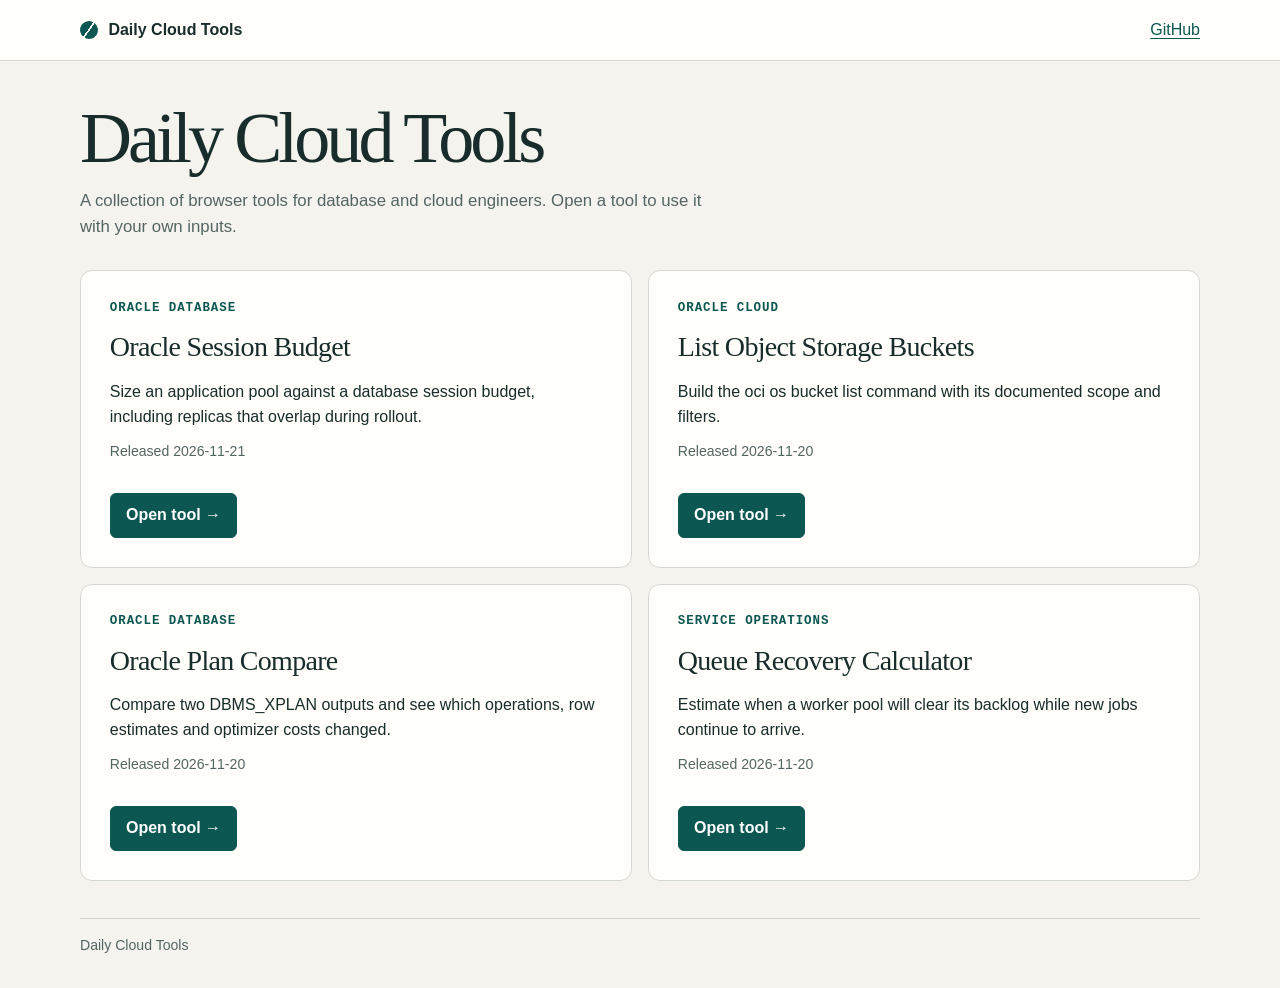
==== site/index.html @ cf32a712 "Publish oracle-session-budget" ====
<!doctype html>
<html lang="en"><head><meta charset="utf-8"><meta http-equiv="Content-Security-Policy" content="default-src 'none'; script-src 'self'; style-src 'self'; img-src 'self'; connect-src 'none'; form-action 'none'; base-uri 'none'; object-src 'none'"><meta name="viewport" content="width=device-width,initial-scale=1"><title>Daily Cloud Tools</title><meta name="description" content="Small browser tools for Oracle, cloud operations and software engineering."><link rel="stylesheet" href="style.css"></head>
<body><header><nav class="nav"><a class="brand" href="./">Daily Cloud Tools</a><a href="https://github.com/lavkeshhhh/daily-cloud-tools">GitHub</a></nav></header><main><h1>Daily Cloud Tools</h1><p class="intro">A collection of browser tools for database and cloud engineers. Open a tool to use it with your own inputs.</p><div class="grid"><article class="panel card"><p class="category">Oracle Database</p><h2>Oracle Session Budget</h2><p>Size an application pool against a database session budget, including replicas that overlap during rollout.</p><p class="hint date">Released <time datetime="2026-11-21">2026-11-21</time></p><a class="button primary" href="apps/oracle-session-budget/" aria-label="Open Oracle Session Budget">Open tool →</a></article>
<article class="panel card"><p class="category">Oracle Cloud</p><h2>List Object Storage Buckets</h2><p>Build the oci os bucket list command with its documented scope and filters.</p><p class="hint date">Released <time datetime="2026-11-20">2026-11-20</time></p><a class="button primary" href="apps/oci-os-bucket-list/" aria-label="Open List Object Storage Buckets">Open tool →</a></article>
<article class="panel card"><p class="category">Oracle Database</p><h2>Oracle Plan Compare</h2><p>Compare two DBMS_XPLAN outputs and see which operations, row estimates and optimizer costs changed.</p><p class="hint date">Released <time datetime="2026-11-20">2026-11-20</time></p><a class="button primary" href="apps/oracle-plan-compare/" aria-label="Open Oracle Plan Compare">Open tool →</a></article>
<article class="panel card"><p class="category">Service operations</p><h2>Queue Recovery Calculator</h2><p>Estimate when a worker pool will clear its backlog while new jobs continue to arrive.</p><p class="hint date">Released <time datetime="2026-11-20">2026-11-20</time></p><a class="button primary" href="apps/queue-recovery/" aria-label="Open Queue Recovery Calculator">Open tool →</a></article></div></main><footer>Daily Cloud Tools</footer></body></html>
---- site/style.css ----
:root{color-scheme:light;--paper:#f5f3ed;--card:#fffefa;--ink:#172c2b;--muted:#536563;--line:#d4d9d0;--teal:#0c5751;--mint:#daf1df;--rust:#9c402a;--sand:#f6e6cc;font:16px/1.55 "Inter",-apple-system,BlinkMacSystemFont,"Segoe UI",sans-serif}*{box-sizing:border-box}body{margin:0;background:var(--paper);color:var(--ink)}a{color:var(--teal);text-underline-offset:3px}button,input,textarea,select{font:inherit}button,a.button{cursor:pointer;border:1px solid #8c9c94;border-radius:6px;background:var(--card);color:var(--ink);padding:.56rem .95rem;text-decoration:none;font-weight:650}button:hover,a.button:hover{border-color:var(--teal);background:#e8efe7}button.primary,a.primary{background:var(--teal);color:#fff;border-color:var(--teal)}button:disabled{opacity:.55;cursor:default}button:focus-visible,a:focus-visible,input:focus-visible,textarea:focus-visible,select:focus-visible{outline:3px solid #df8d32;outline-offset:3px}header{border-bottom:1px solid var(--line);background:var(--card)}.nav,main,footer{width:min(1120px,calc(100% - 2.5rem));margin:auto}.nav{display:flex;align-items:center;justify-content:space-between;min-height:60px}.brand{display:inline-flex;align-items:center;gap:.65rem;color:var(--ink);text-decoration:none;font-weight:760}.brand:before{content:"";width:18px;height:18px;background:linear-gradient(90deg,var(--teal) 45%,transparent 45%,transparent 54%,var(--teal) 54%);border-radius:50%;transform:rotate(35deg)}main{padding:2.5rem 0 3.5rem}.category{font:650 .78rem/1.4 "IBM Plex Mono",ui-monospace,monospace;letter-spacing:.075em;text-transform:uppercase;color:var(--teal);margin:0 0 .5rem}h1,h2,h3,p{margin:0 0 .7rem}h1{font-family:"Baskervville",Georgia,serif;font-size:clamp(2.4rem,6vw,4.5rem);font-weight:500;letter-spacing:-.055em;line-height:1.05}h2{font-size:1.28rem;letter-spacing:-.025em}h3{font-size:1.05rem}.intro{max-width:70ch;color:var(--muted);font-size:1.05rem}.panel{background:var(--card);border:1px solid var(--line);border-radius:12px;padding:clamp(1rem,2.6vw,1.8rem);margin-top:1.2rem}.pair,.grid{display:grid;grid-template-columns:repeat(2,minmax(0,1fr));gap:1rem}.controls{display:flex;align-items:center;gap:.7rem;flex-wrap:wrap;margin-top:.85rem}.controls.end{justify-content:space-between}.hint,small,footer{color:var(--muted);font-size:.88rem}.field>span,.field>label,label.field>span{display:block;font-weight:650;margin-bottom:.3rem}textarea,input[type=text],input[type=number],select{width:100%;border:1px solid #acb9b0;border-radius:6px;color:var(--ink);background:#fff;padding:.6rem .7rem}textarea,pre,code{font-family:"IBM Plex Mono",ui-monospace,SFMono-Regular,Menlo,monospace}textarea{min-height:170px;resize:vertical;font-size:.8rem;line-height:1.55;white-space:pre;overflow:auto}pre{color:#e1f6eb;background:#173b38;border-radius:8px;padding:1rem;overflow:auto;white-space:pre-wrap;overflow-wrap:anywhere}.error{color:#a63621;font-weight:650}.counts{display:flex;flex-wrap:wrap;gap:.55rem;margin:.65rem 0}.tag{display:inline-block;padding:.2rem .55rem;border-radius:5px;font:650 .8rem/1.5 ui-monospace,monospace;background:#e8ebe4}.added{background:#daeddc;color:#19532f}.removed{background:#f7e3d9;color:#843a25}.changed{background:var(--sand);color:#694019}.tablewrap{overflow:auto}table{border-collapse:collapse;width:100%;font-size:.9rem}th,td{text-align:left;vertical-align:top;padding:.65rem .5rem;border-bottom:1px solid var(--line)}th{font-size:.78rem;color:var(--muted)}td code{font-size:.8rem}details{margin-top:1rem}summary{cursor:pointer;color:var(--teal);font-weight:650}details p{margin-top:.6rem}footer{border-top:1px solid var(--line);padding:1rem 0 2rem}.card{display:flex;flex-direction:column;align-items:flex-start;height:100%}.card h2{font-family:Georgia,serif;font-size:1.75rem;font-weight:500}.card .button{margin-top:auto}.date{font-variant-numeric:tabular-nums}.stat{padding:1rem;border-radius:8px;background:#e8f0e7}.stat strong{display:block;font-family:Georgia,serif;font-size:clamp(1.35rem,4vw,2.2rem);font-weight:500}.metrics{display:grid;grid-template-columns:repeat(auto-fit,minmax(155px,1fr));gap:.7rem}fieldset{border:0;padding:0;margin:0}.field small{display:block;margin:.25rem 0 .5rem}.specs{display:grid;gap:.8rem;grid-template-columns:repeat(auto-fit,minmax(min(220px,100%),1fr))}.spacer{margin-top:1.2rem}[hidden]{display:none!important}@media(max-width:690px){.pair,.grid{grid-template-columns:1fr}main{padding-top:1.7rem}.nav,main,footer{width:calc(100% - 1.5rem)}.nav{min-height:52px}textarea{min-height:130px}th,td{padding:.45rem .35rem}}
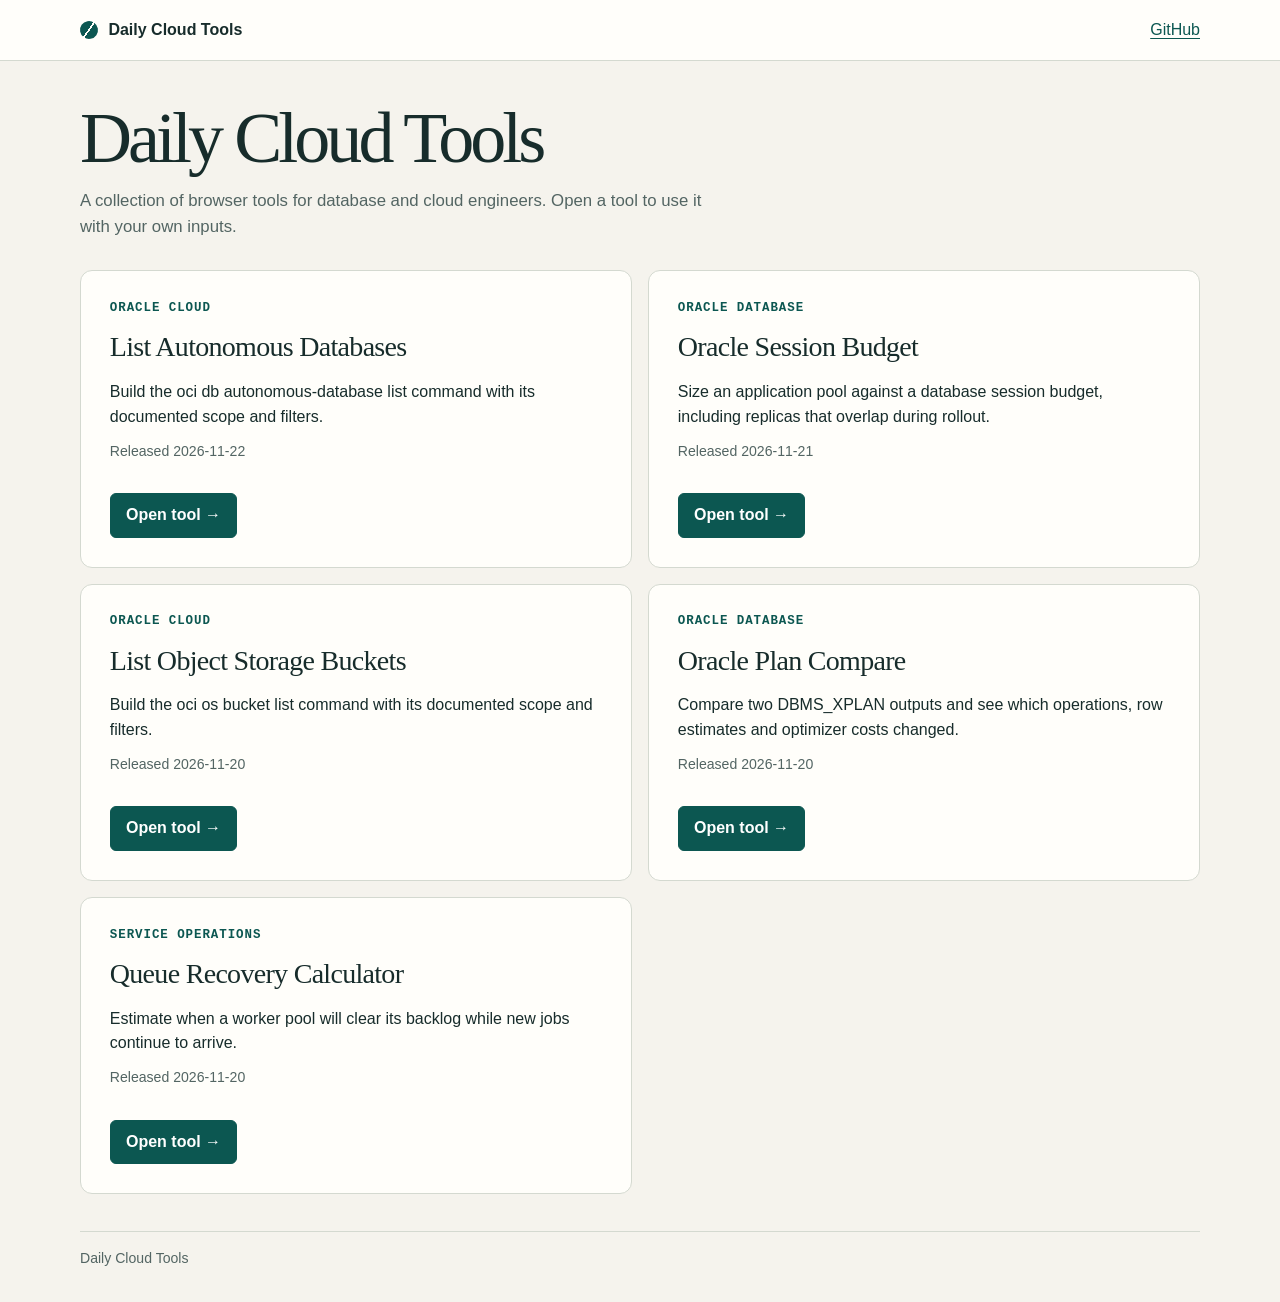
==== commit cbeca7db: "Publish oci-db-autonomous-database-list" ====
--- a/site/index.html
+++ b/site/index.html
@@ -1,6 +1,7 @@
 <!doctype html>
 <html lang="en"><head><meta charset="utf-8"><meta http-equiv="Content-Security-Policy" content="default-src 'none'; script-src 'self'; style-src 'self'; img-src 'self'; connect-src 'none'; form-action 'none'; base-uri 'none'; object-src 'none'"><meta name="viewport" content="width=device-width,initial-scale=1"><title>Daily Cloud Tools</title><meta name="description" content="Small browser tools for Oracle, cloud operations and software engineering."><link rel="stylesheet" href="style.css"></head>
-<body><header><nav class="nav"><a class="brand" href="./">Daily Cloud Tools</a><a href="https://github.com/lavkeshhhh/daily-cloud-tools">GitHub</a></nav></header><main><h1>Daily Cloud Tools</h1><p class="intro">A collection of browser tools for database and cloud engineers. Open a tool to use it with your own inputs.</p><div class="grid"><article class="panel card"><p class="category">Oracle Database</p><h2>Oracle Session Budget</h2><p>Size an application pool against a database session budget, including replicas that overlap during rollout.</p><p class="hint date">Released <time datetime="2026-11-21">2026-11-21</time></p><a class="button primary" href="apps/oracle-session-budget/" aria-label="Open Oracle Session Budget">Open tool →</a></article>
+<body><header><nav class="nav"><a class="brand" href="./">Daily Cloud Tools</a><a href="https://github.com/lavkeshhhh/daily-cloud-tools">GitHub</a></nav></header><main><h1>Daily Cloud Tools</h1><p class="intro">A collection of browser tools for database and cloud engineers. Open a tool to use it with your own inputs.</p><div class="grid"><article class="panel card"><p class="category">Oracle Cloud</p><h2>List Autonomous Databases</h2><p>Build the oci db autonomous-database list command with its documented scope and filters.</p><p class="hint date">Released <time datetime="2026-11-22">2026-11-22</time></p><a class="button primary" href="apps/oci-db-autonomous-database-list/" aria-label="Open List Autonomous Databases">Open tool →</a></article>
+<article class="panel card"><p class="category">Oracle Database</p><h2>Oracle Session Budget</h2><p>Size an application pool against a database session budget, including replicas that overlap during rollout.</p><p class="hint date">Released <time datetime="2026-11-21">2026-11-21</time></p><a class="button primary" href="apps/oracle-session-budget/" aria-label="Open Oracle Session Budget">Open tool →</a></article>
 <article class="panel card"><p class="category">Oracle Cloud</p><h2>List Object Storage Buckets</h2><p>Build the oci os bucket list command with its documented scope and filters.</p><p class="hint date">Released <time datetime="2026-11-20">2026-11-20</time></p><a class="button primary" href="apps/oci-os-bucket-list/" aria-label="Open List Object Storage Buckets">Open tool →</a></article>
 <article class="panel card"><p class="category">Oracle Database</p><h2>Oracle Plan Compare</h2><p>Compare two DBMS_XPLAN outputs and see which operations, row estimates and optimizer costs changed.</p><p class="hint date">Released <time datetime="2026-11-20">2026-11-20</time></p><a class="button primary" href="apps/oracle-plan-compare/" aria-label="Open Oracle Plan Compare">Open tool →</a></article>
 <article class="panel card"><p class="category">Service operations</p><h2>Queue Recovery Calculator</h2><p>Estimate when a worker pool will clear its backlog while new jobs continue to arrive.</p><p class="hint date">Released <time datetime="2026-11-20">2026-11-20</time></p><a class="button primary" href="apps/queue-recovery/" aria-label="Open Queue Recovery Calculator">Open tool →</a></article></div></main><footer>Daily Cloud Tools</footer></body></html>
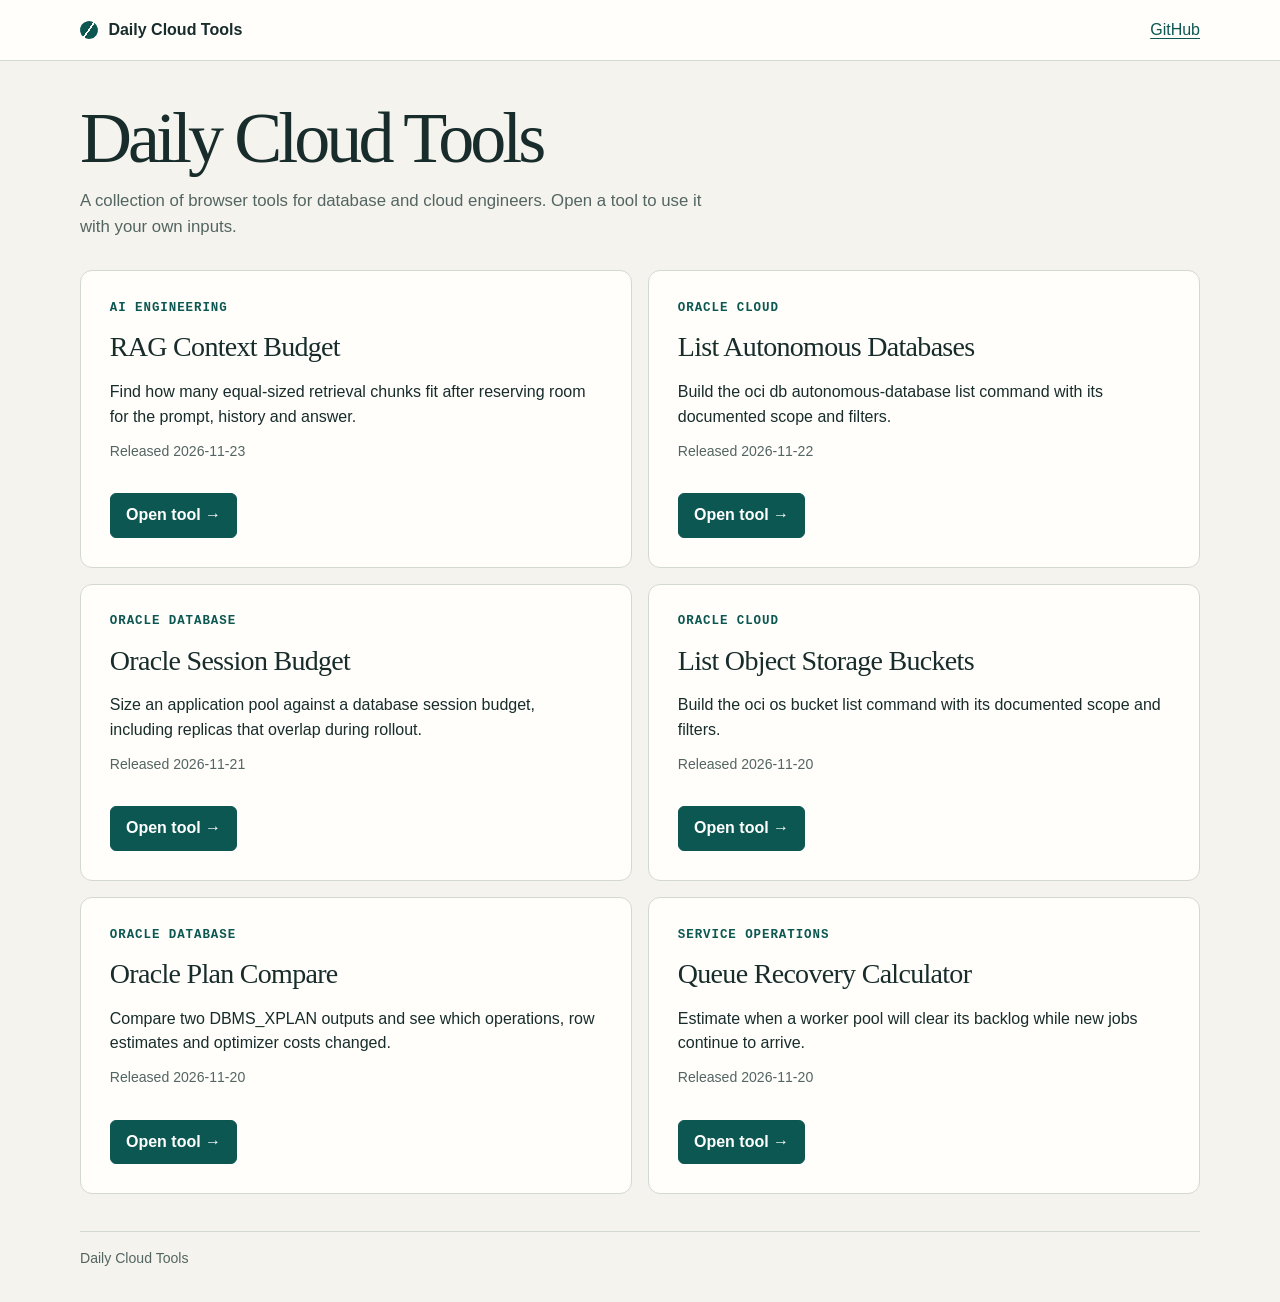
==== commit fac9c34b: "Publish context-packing" ====
--- a/site/index.html
+++ b/site/index.html
@@ -1,6 +1,7 @@
 <!doctype html>
 <html lang="en"><head><meta charset="utf-8"><meta http-equiv="Content-Security-Policy" content="default-src 'none'; script-src 'self'; style-src 'self'; img-src 'self'; connect-src 'none'; form-action 'none'; base-uri 'none'; object-src 'none'"><meta name="viewport" content="width=device-width,initial-scale=1"><title>Daily Cloud Tools</title><meta name="description" content="Small browser tools for Oracle, cloud operations and software engineering."><link rel="stylesheet" href="style.css"></head>
-<body><header><nav class="nav"><a class="brand" href="./">Daily Cloud Tools</a><a href="https://github.com/lavkeshhhh/daily-cloud-tools">GitHub</a></nav></header><main><h1>Daily Cloud Tools</h1><p class="intro">A collection of browser tools for database and cloud engineers. Open a tool to use it with your own inputs.</p><div class="grid"><article class="panel card"><p class="category">Oracle Cloud</p><h2>List Autonomous Databases</h2><p>Build the oci db autonomous-database list command with its documented scope and filters.</p><p class="hint date">Released <time datetime="2026-11-22">2026-11-22</time></p><a class="button primary" href="apps/oci-db-autonomous-database-list/" aria-label="Open List Autonomous Databases">Open tool →</a></article>
+<body><header><nav class="nav"><a class="brand" href="./">Daily Cloud Tools</a><a href="https://github.com/lavkeshhhh/daily-cloud-tools">GitHub</a></nav></header><main><h1>Daily Cloud Tools</h1><p class="intro">A collection of browser tools for database and cloud engineers. Open a tool to use it with your own inputs.</p><div class="grid"><article class="panel card"><p class="category">AI engineering</p><h2>RAG Context Budget</h2><p>Find how many equal-sized retrieval chunks fit after reserving room for the prompt, history and answer.</p><p class="hint date">Released <time datetime="2026-11-23">2026-11-23</time></p><a class="button primary" href="apps/context-packing/" aria-label="Open RAG Context Budget">Open tool →</a></article>
+<article class="panel card"><p class="category">Oracle Cloud</p><h2>List Autonomous Databases</h2><p>Build the oci db autonomous-database list command with its documented scope and filters.</p><p class="hint date">Released <time datetime="2026-11-22">2026-11-22</time></p><a class="button primary" href="apps/oci-db-autonomous-database-list/" aria-label="Open List Autonomous Databases">Open tool →</a></article>
 <article class="panel card"><p class="category">Oracle Database</p><h2>Oracle Session Budget</h2><p>Size an application pool against a database session budget, including replicas that overlap during rollout.</p><p class="hint date">Released <time datetime="2026-11-21">2026-11-21</time></p><a class="button primary" href="apps/oracle-session-budget/" aria-label="Open Oracle Session Budget">Open tool →</a></article>
 <article class="panel card"><p class="category">Oracle Cloud</p><h2>List Object Storage Buckets</h2><p>Build the oci os bucket list command with its documented scope and filters.</p><p class="hint date">Released <time datetime="2026-11-20">2026-11-20</time></p><a class="button primary" href="apps/oci-os-bucket-list/" aria-label="Open List Object Storage Buckets">Open tool →</a></article>
 <article class="panel card"><p class="category">Oracle Database</p><h2>Oracle Plan Compare</h2><p>Compare two DBMS_XPLAN outputs and see which operations, row estimates and optimizer costs changed.</p><p class="hint date">Released <time datetime="2026-11-20">2026-11-20</time></p><a class="button primary" href="apps/oracle-plan-compare/" aria-label="Open Oracle Plan Compare">Open tool →</a></article>
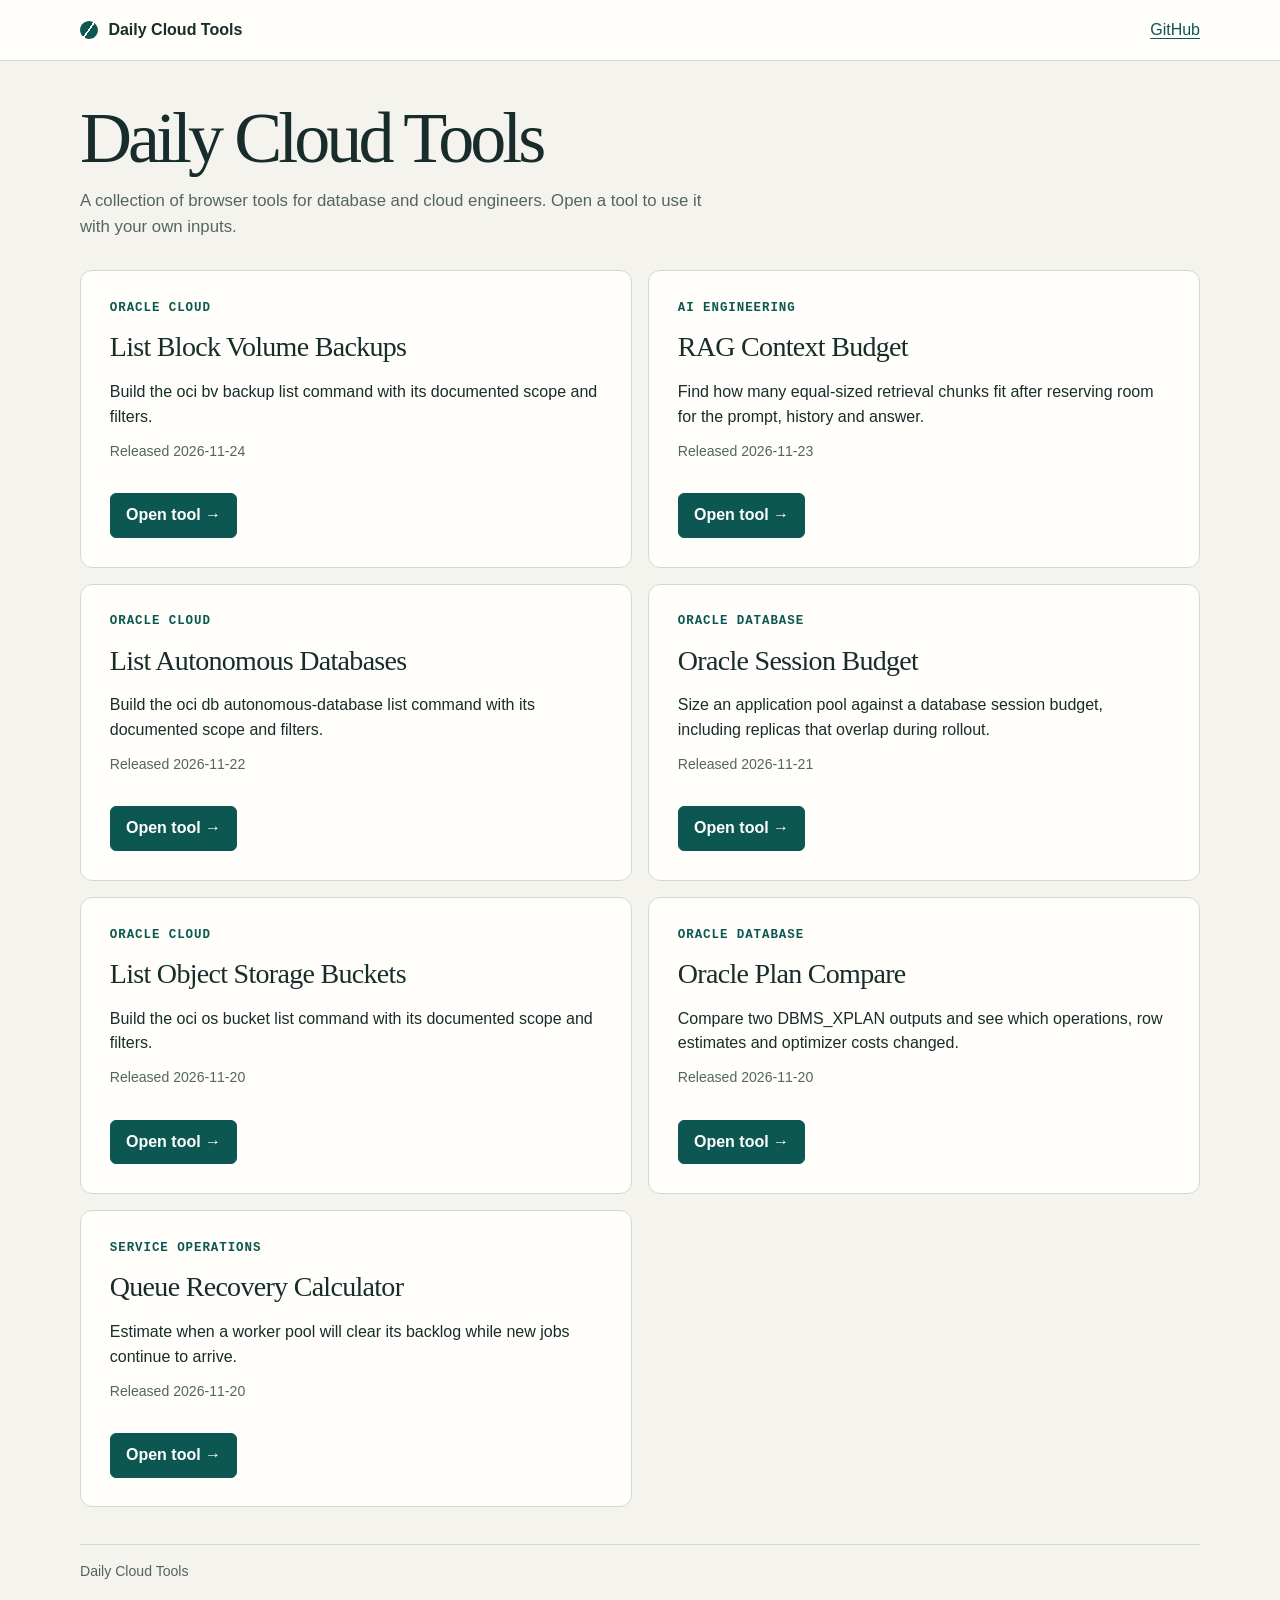
==== commit 5aad6f3f: "Publish oci-bv-backup-list" ====
--- a/site/index.html
+++ b/site/index.html
@@ -1,6 +1,7 @@
 <!doctype html>
 <html lang="en"><head><meta charset="utf-8"><meta http-equiv="Content-Security-Policy" content="default-src 'none'; script-src 'self'; style-src 'self'; img-src 'self'; connect-src 'none'; form-action 'none'; base-uri 'none'; object-src 'none'"><meta name="viewport" content="width=device-width,initial-scale=1"><title>Daily Cloud Tools</title><meta name="description" content="Small browser tools for Oracle, cloud operations and software engineering."><link rel="stylesheet" href="style.css"></head>
-<body><header><nav class="nav"><a class="brand" href="./">Daily Cloud Tools</a><a href="https://github.com/lavkeshhhh/daily-cloud-tools">GitHub</a></nav></header><main><h1>Daily Cloud Tools</h1><p class="intro">A collection of browser tools for database and cloud engineers. Open a tool to use it with your own inputs.</p><div class="grid"><article class="panel card"><p class="category">AI engineering</p><h2>RAG Context Budget</h2><p>Find how many equal-sized retrieval chunks fit after reserving room for the prompt, history and answer.</p><p class="hint date">Released <time datetime="2026-11-23">2026-11-23</time></p><a class="button primary" href="apps/context-packing/" aria-label="Open RAG Context Budget">Open tool →</a></article>
+<body><header><nav class="nav"><a class="brand" href="./">Daily Cloud Tools</a><a href="https://github.com/lavkeshhhh/daily-cloud-tools">GitHub</a></nav></header><main><h1>Daily Cloud Tools</h1><p class="intro">A collection of browser tools for database and cloud engineers. Open a tool to use it with your own inputs.</p><div class="grid"><article class="panel card"><p class="category">Oracle Cloud</p><h2>List Block Volume Backups</h2><p>Build the oci bv backup list command with its documented scope and filters.</p><p class="hint date">Released <time datetime="2026-11-24">2026-11-24</time></p><a class="button primary" href="apps/oci-bv-backup-list/" aria-label="Open List Block Volume Backups">Open tool →</a></article>
+<article class="panel card"><p class="category">AI engineering</p><h2>RAG Context Budget</h2><p>Find how many equal-sized retrieval chunks fit after reserving room for the prompt, history and answer.</p><p class="hint date">Released <time datetime="2026-11-23">2026-11-23</time></p><a class="button primary" href="apps/context-packing/" aria-label="Open RAG Context Budget">Open tool →</a></article>
 <article class="panel card"><p class="category">Oracle Cloud</p><h2>List Autonomous Databases</h2><p>Build the oci db autonomous-database list command with its documented scope and filters.</p><p class="hint date">Released <time datetime="2026-11-22">2026-11-22</time></p><a class="button primary" href="apps/oci-db-autonomous-database-list/" aria-label="Open List Autonomous Databases">Open tool →</a></article>
 <article class="panel card"><p class="category">Oracle Database</p><h2>Oracle Session Budget</h2><p>Size an application pool against a database session budget, including replicas that overlap during rollout.</p><p class="hint date">Released <time datetime="2026-11-21">2026-11-21</time></p><a class="button primary" href="apps/oracle-session-budget/" aria-label="Open Oracle Session Budget">Open tool →</a></article>
 <article class="panel card"><p class="category">Oracle Cloud</p><h2>List Object Storage Buckets</h2><p>Build the oci os bucket list command with its documented scope and filters.</p><p class="hint date">Released <time datetime="2026-11-20">2026-11-20</time></p><a class="button primary" href="apps/oci-os-bucket-list/" aria-label="Open List Object Storage Buckets">Open tool →</a></article>
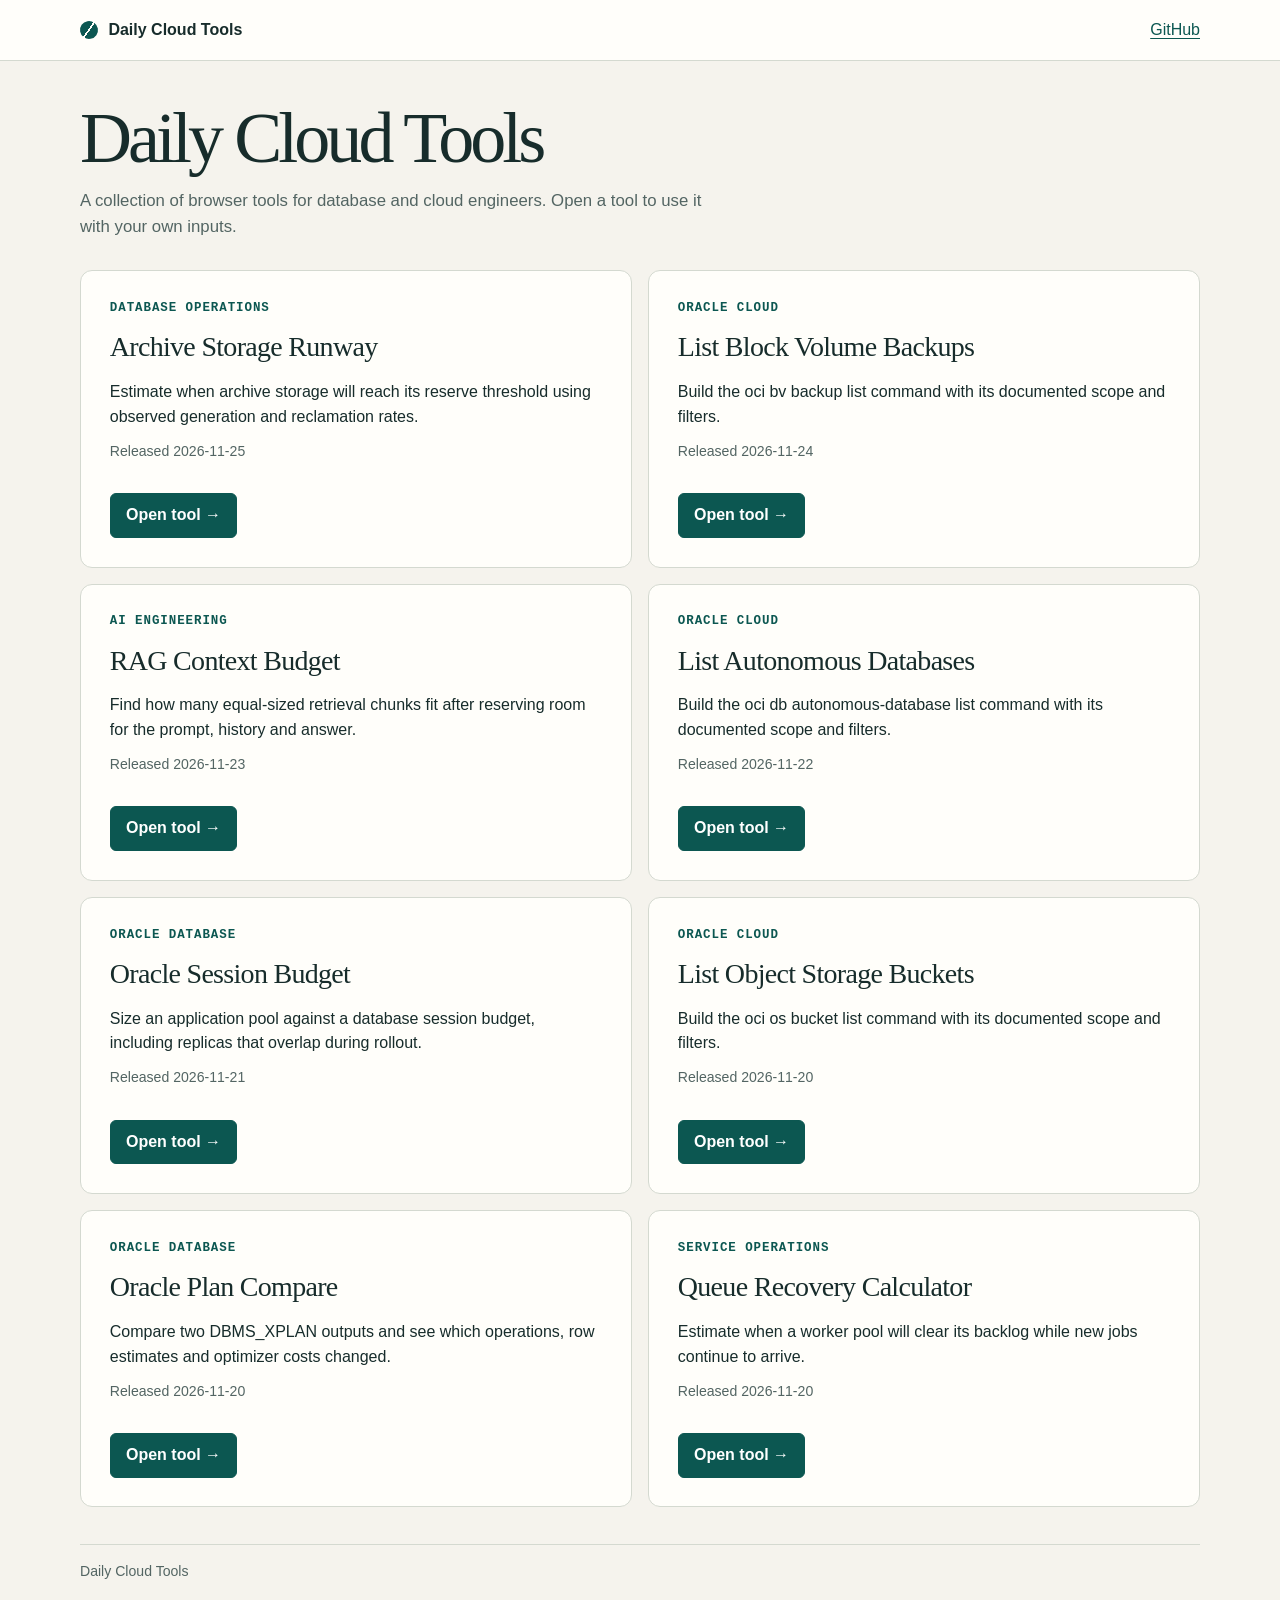
==== commit 78a42616: "Publish archive-runway" ====
--- a/site/index.html
+++ b/site/index.html
@@ -1,6 +1,7 @@
 <!doctype html>
 <html lang="en"><head><meta charset="utf-8"><meta http-equiv="Content-Security-Policy" content="default-src 'none'; script-src 'self'; style-src 'self'; img-src 'self'; connect-src 'none'; form-action 'none'; base-uri 'none'; object-src 'none'"><meta name="viewport" content="width=device-width,initial-scale=1"><title>Daily Cloud Tools</title><meta name="description" content="Small browser tools for Oracle, cloud operations and software engineering."><link rel="stylesheet" href="style.css"></head>
-<body><header><nav class="nav"><a class="brand" href="./">Daily Cloud Tools</a><a href="https://github.com/lavkeshhhh/daily-cloud-tools">GitHub</a></nav></header><main><h1>Daily Cloud Tools</h1><p class="intro">A collection of browser tools for database and cloud engineers. Open a tool to use it with your own inputs.</p><div class="grid"><article class="panel card"><p class="category">Oracle Cloud</p><h2>List Block Volume Backups</h2><p>Build the oci bv backup list command with its documented scope and filters.</p><p class="hint date">Released <time datetime="2026-11-24">2026-11-24</time></p><a class="button primary" href="apps/oci-bv-backup-list/" aria-label="Open List Block Volume Backups">Open tool →</a></article>
+<body><header><nav class="nav"><a class="brand" href="./">Daily Cloud Tools</a><a href="https://github.com/lavkeshhhh/daily-cloud-tools">GitHub</a></nav></header><main><h1>Daily Cloud Tools</h1><p class="intro">A collection of browser tools for database and cloud engineers. Open a tool to use it with your own inputs.</p><div class="grid"><article class="panel card"><p class="category">Database operations</p><h2>Archive Storage Runway</h2><p>Estimate when archive storage will reach its reserve threshold using observed generation and reclamation rates.</p><p class="hint date">Released <time datetime="2026-11-25">2026-11-25</time></p><a class="button primary" href="apps/archive-runway/" aria-label="Open Archive Storage Runway">Open tool →</a></article>
+<article class="panel card"><p class="category">Oracle Cloud</p><h2>List Block Volume Backups</h2><p>Build the oci bv backup list command with its documented scope and filters.</p><p class="hint date">Released <time datetime="2026-11-24">2026-11-24</time></p><a class="button primary" href="apps/oci-bv-backup-list/" aria-label="Open List Block Volume Backups">Open tool →</a></article>
 <article class="panel card"><p class="category">AI engineering</p><h2>RAG Context Budget</h2><p>Find how many equal-sized retrieval chunks fit after reserving room for the prompt, history and answer.</p><p class="hint date">Released <time datetime="2026-11-23">2026-11-23</time></p><a class="button primary" href="apps/context-packing/" aria-label="Open RAG Context Budget">Open tool →</a></article>
 <article class="panel card"><p class="category">Oracle Cloud</p><h2>List Autonomous Databases</h2><p>Build the oci db autonomous-database list command with its documented scope and filters.</p><p class="hint date">Released <time datetime="2026-11-22">2026-11-22</time></p><a class="button primary" href="apps/oci-db-autonomous-database-list/" aria-label="Open List Autonomous Databases">Open tool →</a></article>
 <article class="panel card"><p class="category">Oracle Database</p><h2>Oracle Session Budget</h2><p>Size an application pool against a database session budget, including replicas that overlap during rollout.</p><p class="hint date">Released <time datetime="2026-11-21">2026-11-21</time></p><a class="button primary" href="apps/oracle-session-budget/" aria-label="Open Oracle Session Budget">Open tool →</a></article>
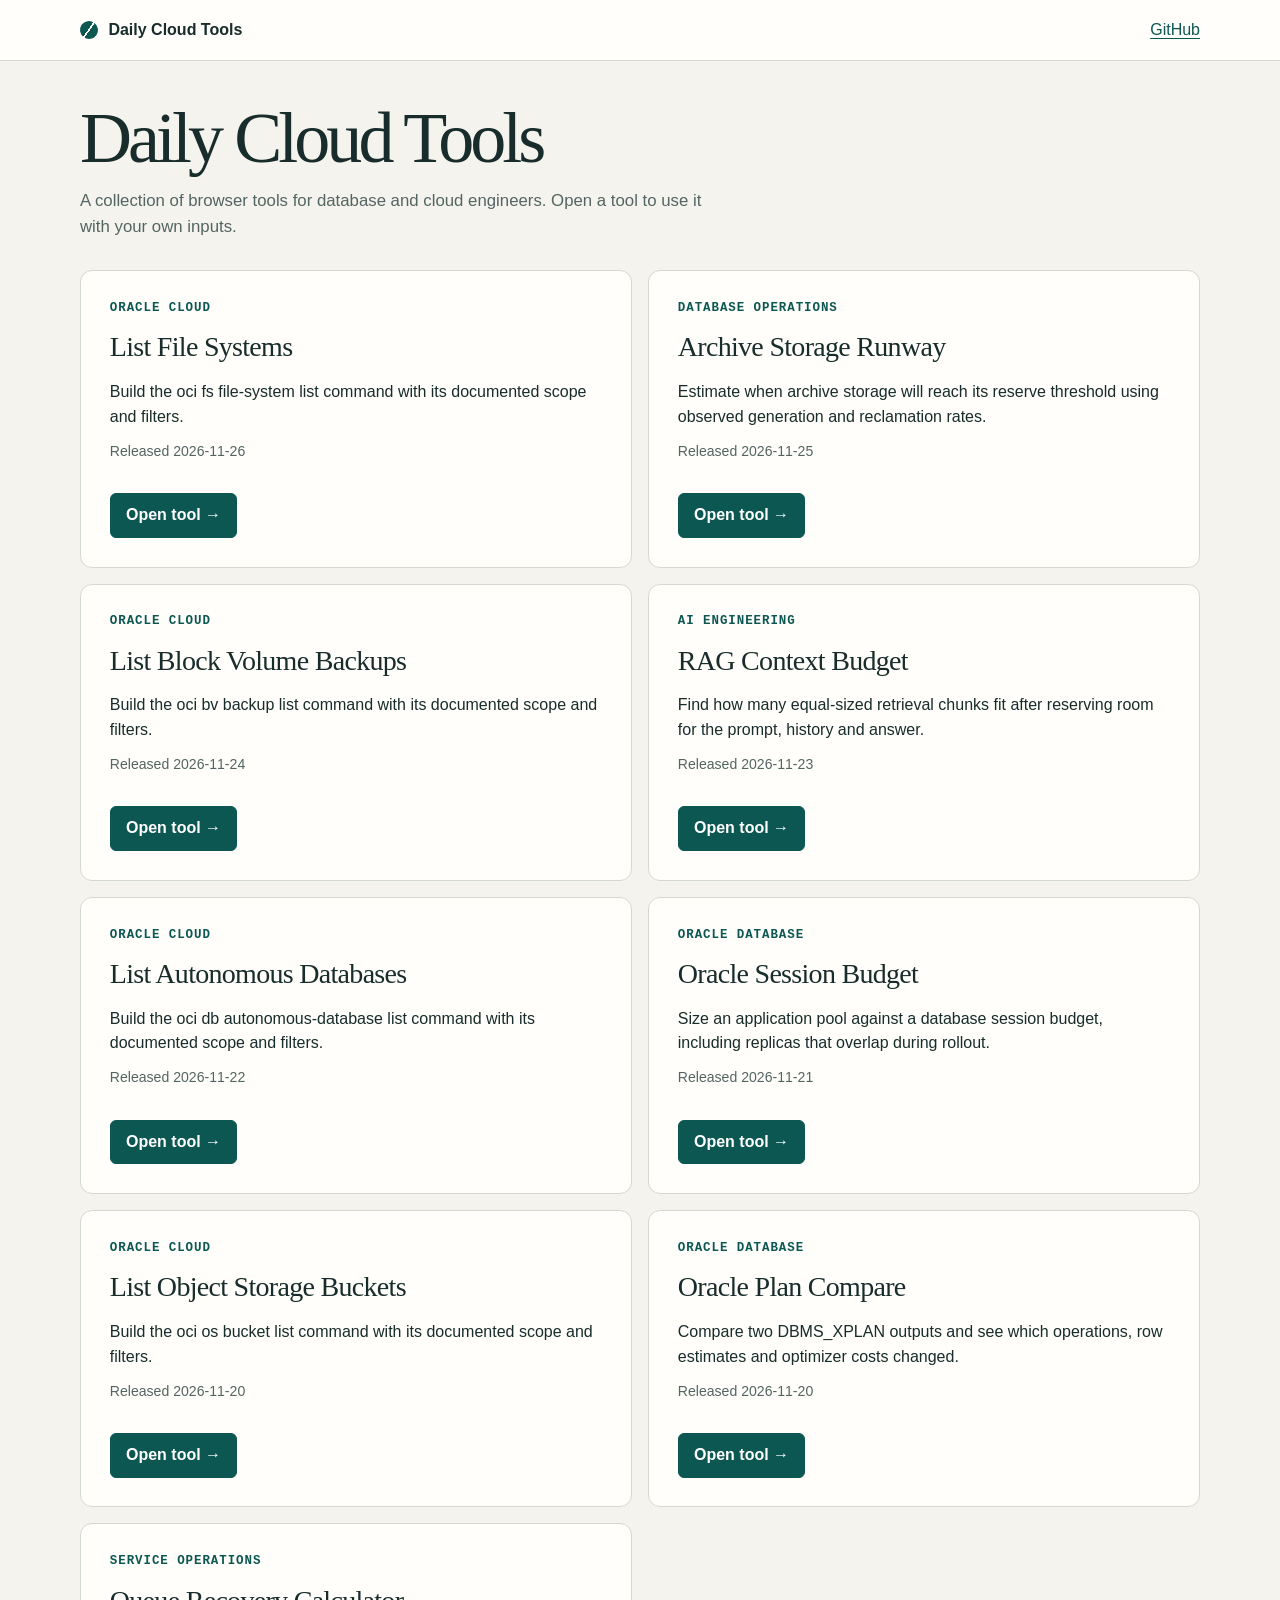
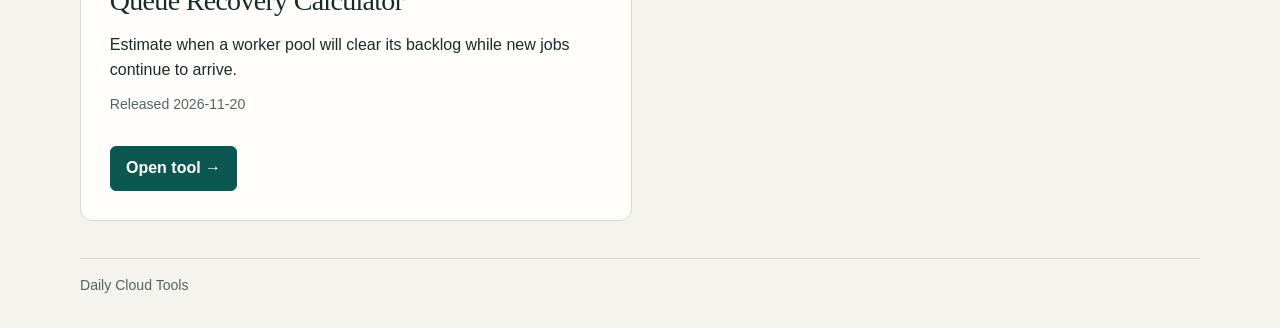
==== commit ff9e4c4e: "Publish oci-fs-file-system-list" ====
--- a/site/index.html
+++ b/site/index.html
@@ -1,6 +1,7 @@
 <!doctype html>
 <html lang="en"><head><meta charset="utf-8"><meta http-equiv="Content-Security-Policy" content="default-src 'none'; script-src 'self'; style-src 'self'; img-src 'self'; connect-src 'none'; form-action 'none'; base-uri 'none'; object-src 'none'"><meta name="viewport" content="width=device-width,initial-scale=1"><title>Daily Cloud Tools</title><meta name="description" content="Small browser tools for Oracle, cloud operations and software engineering."><link rel="stylesheet" href="style.css"></head>
-<body><header><nav class="nav"><a class="brand" href="./">Daily Cloud Tools</a><a href="https://github.com/lavkeshhhh/daily-cloud-tools">GitHub</a></nav></header><main><h1>Daily Cloud Tools</h1><p class="intro">A collection of browser tools for database and cloud engineers. Open a tool to use it with your own inputs.</p><div class="grid"><article class="panel card"><p class="category">Database operations</p><h2>Archive Storage Runway</h2><p>Estimate when archive storage will reach its reserve threshold using observed generation and reclamation rates.</p><p class="hint date">Released <time datetime="2026-11-25">2026-11-25</time></p><a class="button primary" href="apps/archive-runway/" aria-label="Open Archive Storage Runway">Open tool →</a></article>
+<body><header><nav class="nav"><a class="brand" href="./">Daily Cloud Tools</a><a href="https://github.com/lavkeshhhh/daily-cloud-tools">GitHub</a></nav></header><main><h1>Daily Cloud Tools</h1><p class="intro">A collection of browser tools for database and cloud engineers. Open a tool to use it with your own inputs.</p><div class="grid"><article class="panel card"><p class="category">Oracle Cloud</p><h2>List File Systems</h2><p>Build the oci fs file-system list command with its documented scope and filters.</p><p class="hint date">Released <time datetime="2026-11-26">2026-11-26</time></p><a class="button primary" href="apps/oci-fs-file-system-list/" aria-label="Open List File Systems">Open tool →</a></article>
+<article class="panel card"><p class="category">Database operations</p><h2>Archive Storage Runway</h2><p>Estimate when archive storage will reach its reserve threshold using observed generation and reclamation rates.</p><p class="hint date">Released <time datetime="2026-11-25">2026-11-25</time></p><a class="button primary" href="apps/archive-runway/" aria-label="Open Archive Storage Runway">Open tool →</a></article>
 <article class="panel card"><p class="category">Oracle Cloud</p><h2>List Block Volume Backups</h2><p>Build the oci bv backup list command with its documented scope and filters.</p><p class="hint date">Released <time datetime="2026-11-24">2026-11-24</time></p><a class="button primary" href="apps/oci-bv-backup-list/" aria-label="Open List Block Volume Backups">Open tool →</a></article>
 <article class="panel card"><p class="category">AI engineering</p><h2>RAG Context Budget</h2><p>Find how many equal-sized retrieval chunks fit after reserving room for the prompt, history and answer.</p><p class="hint date">Released <time datetime="2026-11-23">2026-11-23</time></p><a class="button primary" href="apps/context-packing/" aria-label="Open RAG Context Budget">Open tool →</a></article>
 <article class="panel card"><p class="category">Oracle Cloud</p><h2>List Autonomous Databases</h2><p>Build the oci db autonomous-database list command with its documented scope and filters.</p><p class="hint date">Released <time datetime="2026-11-22">2026-11-22</time></p><a class="button primary" href="apps/oci-db-autonomous-database-list/" aria-label="Open List Autonomous Databases">Open tool →</a></article>
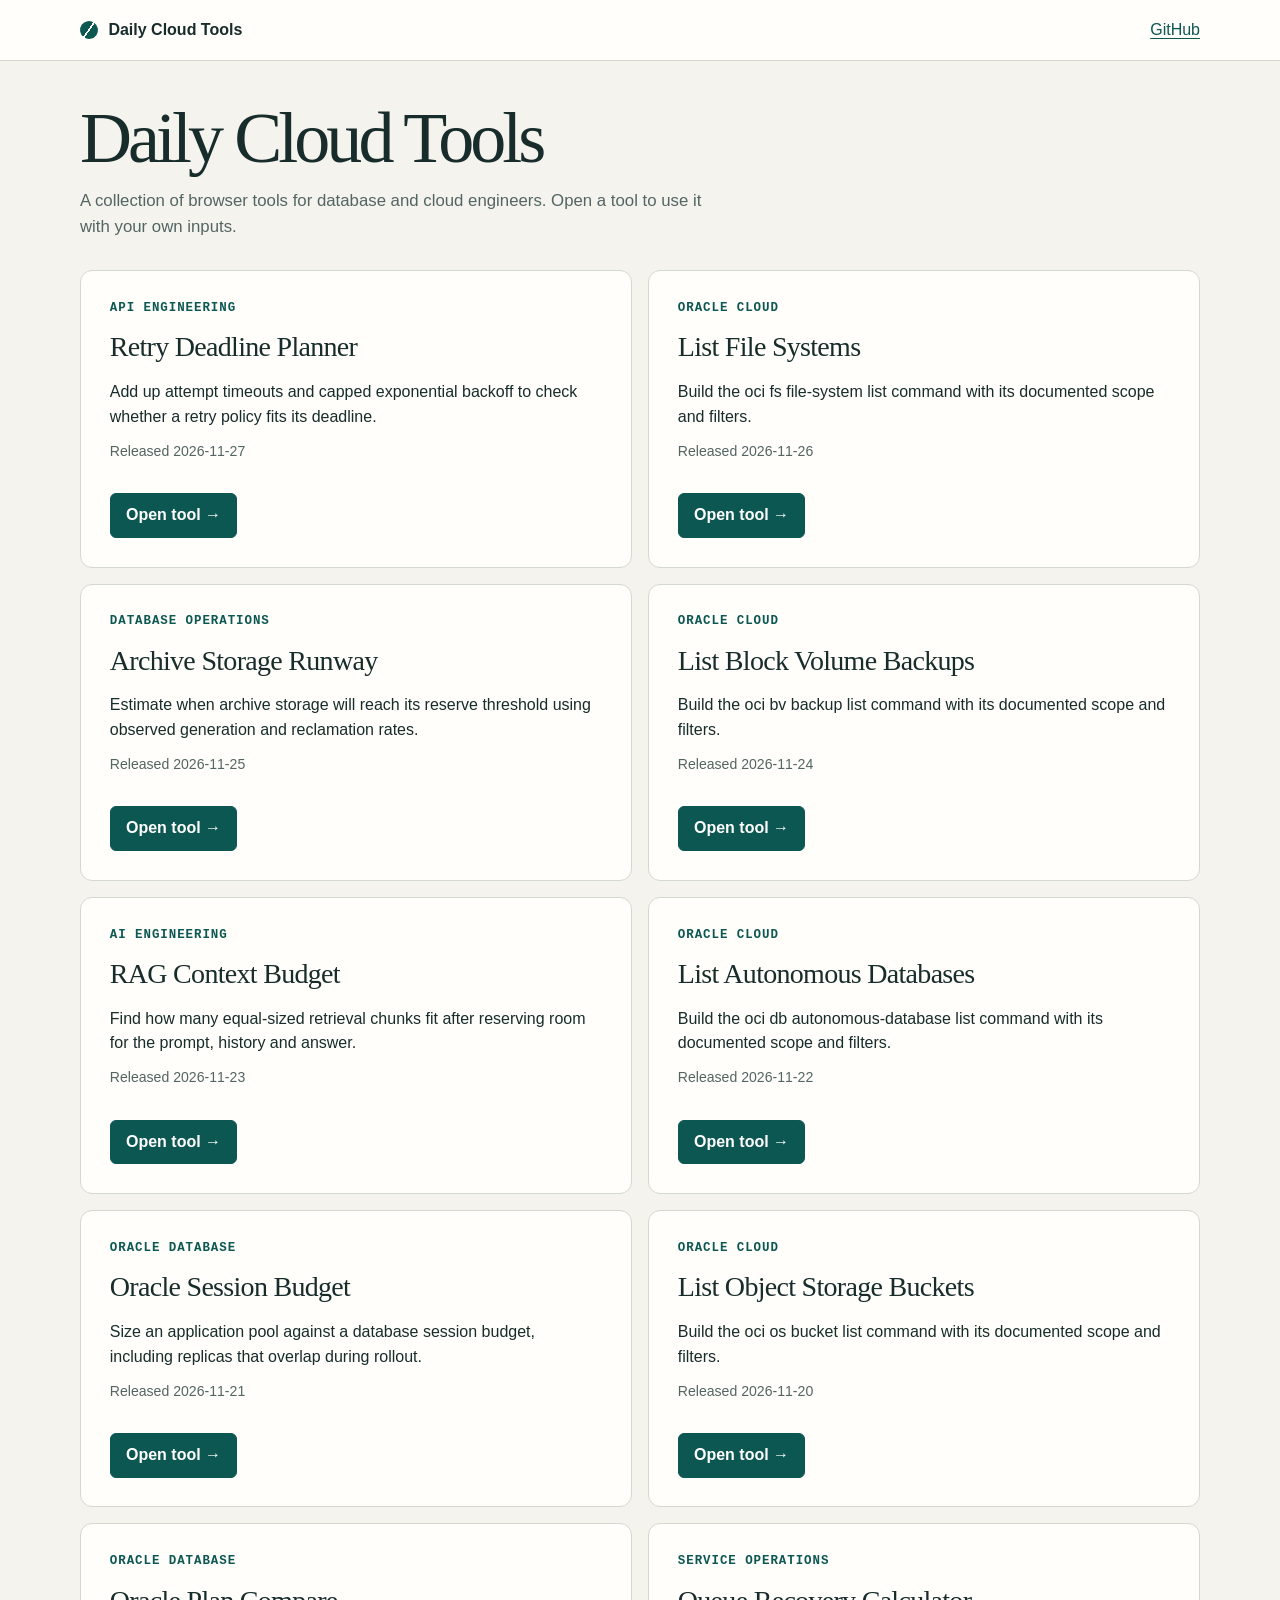
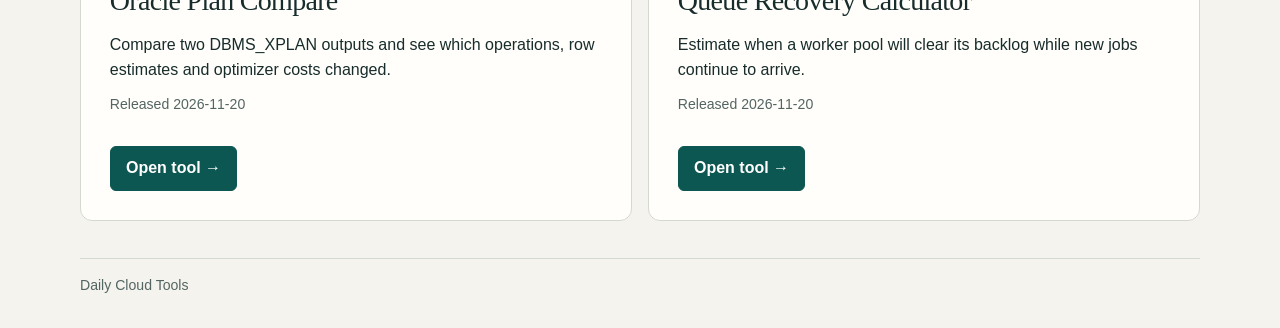
==== commit b190975c: "Publish retry-deadline" ====
--- a/site/index.html
+++ b/site/index.html
@@ -1,6 +1,7 @@
 <!doctype html>
 <html lang="en"><head><meta charset="utf-8"><meta http-equiv="Content-Security-Policy" content="default-src 'none'; script-src 'self'; style-src 'self'; img-src 'self'; connect-src 'none'; form-action 'none'; base-uri 'none'; object-src 'none'"><meta name="viewport" content="width=device-width,initial-scale=1"><title>Daily Cloud Tools</title><meta name="description" content="Small browser tools for Oracle, cloud operations and software engineering."><link rel="stylesheet" href="style.css"></head>
-<body><header><nav class="nav"><a class="brand" href="./">Daily Cloud Tools</a><a href="https://github.com/lavkeshhhh/daily-cloud-tools">GitHub</a></nav></header><main><h1>Daily Cloud Tools</h1><p class="intro">A collection of browser tools for database and cloud engineers. Open a tool to use it with your own inputs.</p><div class="grid"><article class="panel card"><p class="category">Oracle Cloud</p><h2>List File Systems</h2><p>Build the oci fs file-system list command with its documented scope and filters.</p><p class="hint date">Released <time datetime="2026-11-26">2026-11-26</time></p><a class="button primary" href="apps/oci-fs-file-system-list/" aria-label="Open List File Systems">Open tool →</a></article>
+<body><header><nav class="nav"><a class="brand" href="./">Daily Cloud Tools</a><a href="https://github.com/lavkeshhhh/daily-cloud-tools">GitHub</a></nav></header><main><h1>Daily Cloud Tools</h1><p class="intro">A collection of browser tools for database and cloud engineers. Open a tool to use it with your own inputs.</p><div class="grid"><article class="panel card"><p class="category">API engineering</p><h2>Retry Deadline Planner</h2><p>Add up attempt timeouts and capped exponential backoff to check whether a retry policy fits its deadline.</p><p class="hint date">Released <time datetime="2026-11-27">2026-11-27</time></p><a class="button primary" href="apps/retry-deadline/" aria-label="Open Retry Deadline Planner">Open tool →</a></article>
+<article class="panel card"><p class="category">Oracle Cloud</p><h2>List File Systems</h2><p>Build the oci fs file-system list command with its documented scope and filters.</p><p class="hint date">Released <time datetime="2026-11-26">2026-11-26</time></p><a class="button primary" href="apps/oci-fs-file-system-list/" aria-label="Open List File Systems">Open tool →</a></article>
 <article class="panel card"><p class="category">Database operations</p><h2>Archive Storage Runway</h2><p>Estimate when archive storage will reach its reserve threshold using observed generation and reclamation rates.</p><p class="hint date">Released <time datetime="2026-11-25">2026-11-25</time></p><a class="button primary" href="apps/archive-runway/" aria-label="Open Archive Storage Runway">Open tool →</a></article>
 <article class="panel card"><p class="category">Oracle Cloud</p><h2>List Block Volume Backups</h2><p>Build the oci bv backup list command with its documented scope and filters.</p><p class="hint date">Released <time datetime="2026-11-24">2026-11-24</time></p><a class="button primary" href="apps/oci-bv-backup-list/" aria-label="Open List Block Volume Backups">Open tool →</a></article>
 <article class="panel card"><p class="category">AI engineering</p><h2>RAG Context Budget</h2><p>Find how many equal-sized retrieval chunks fit after reserving room for the prompt, history and answer.</p><p class="hint date">Released <time datetime="2026-11-23">2026-11-23</time></p><a class="button primary" href="apps/context-packing/" aria-label="Open RAG Context Budget">Open tool →</a></article>
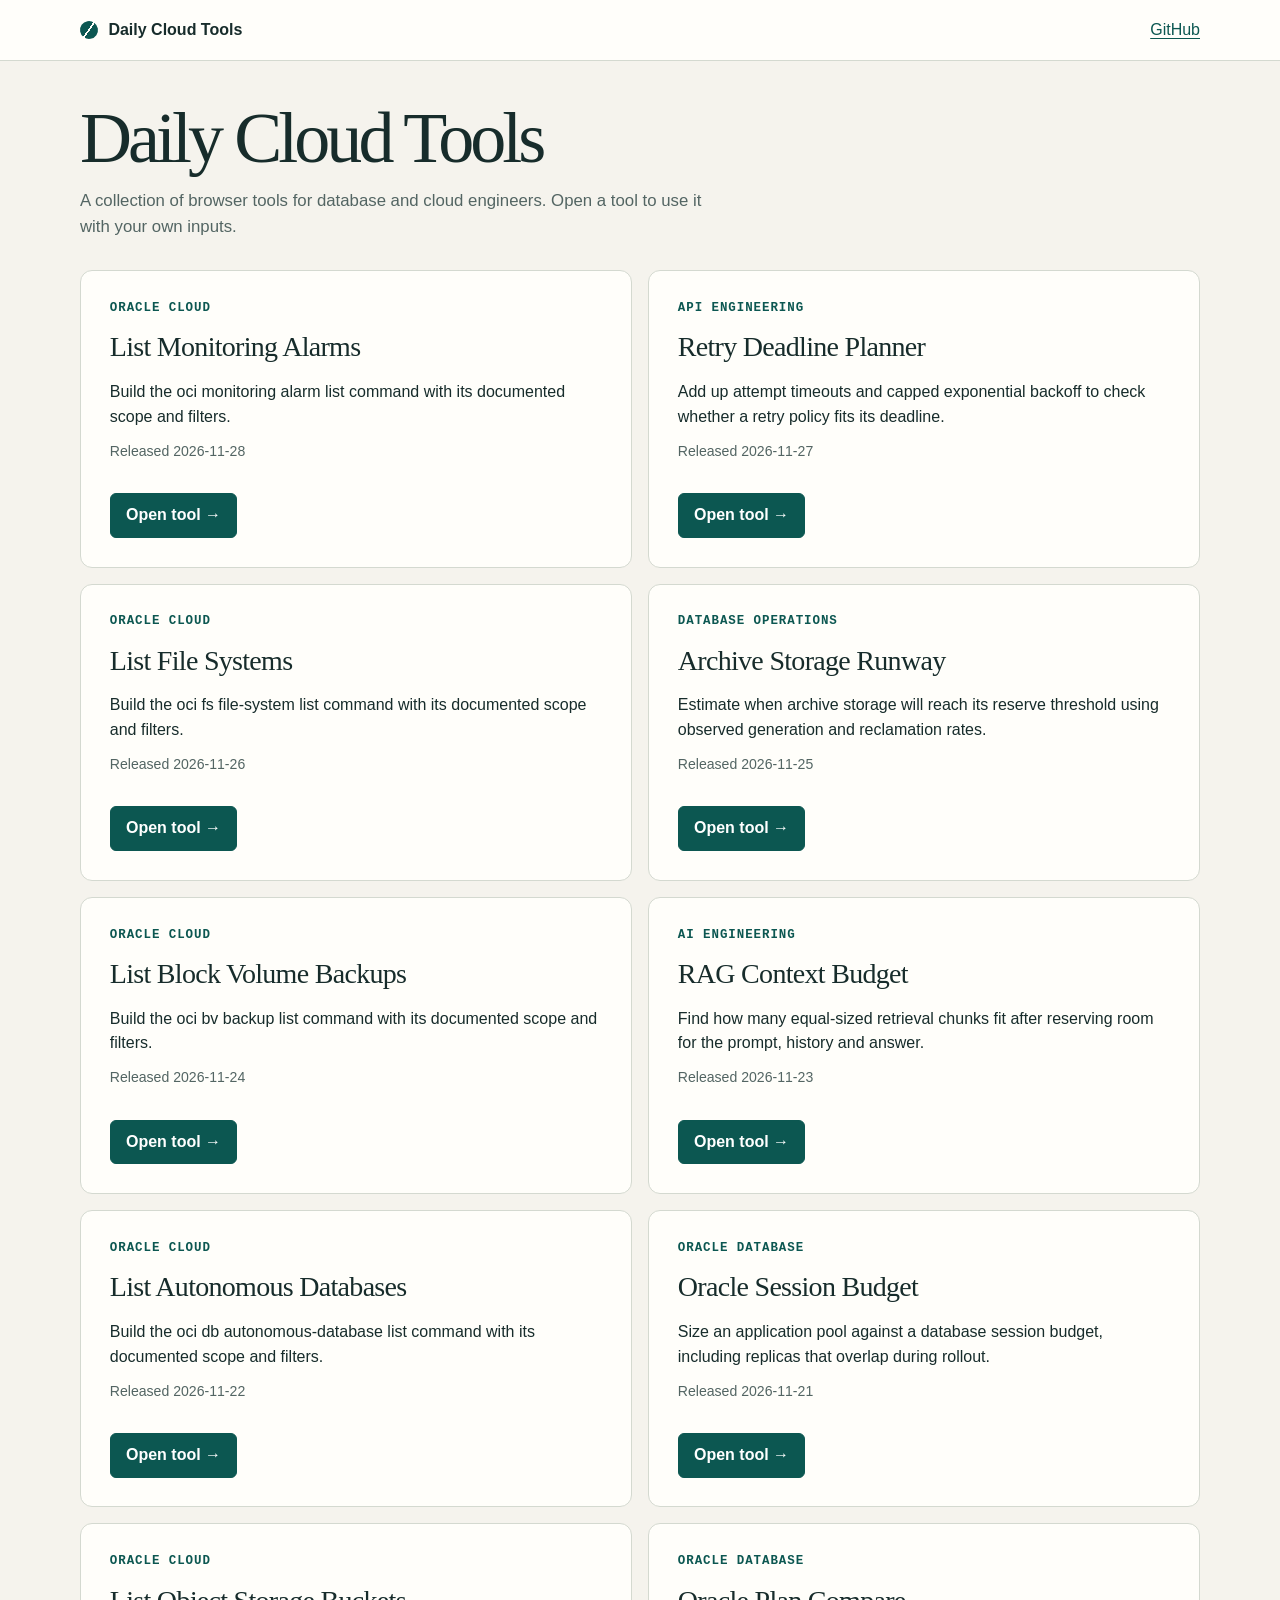
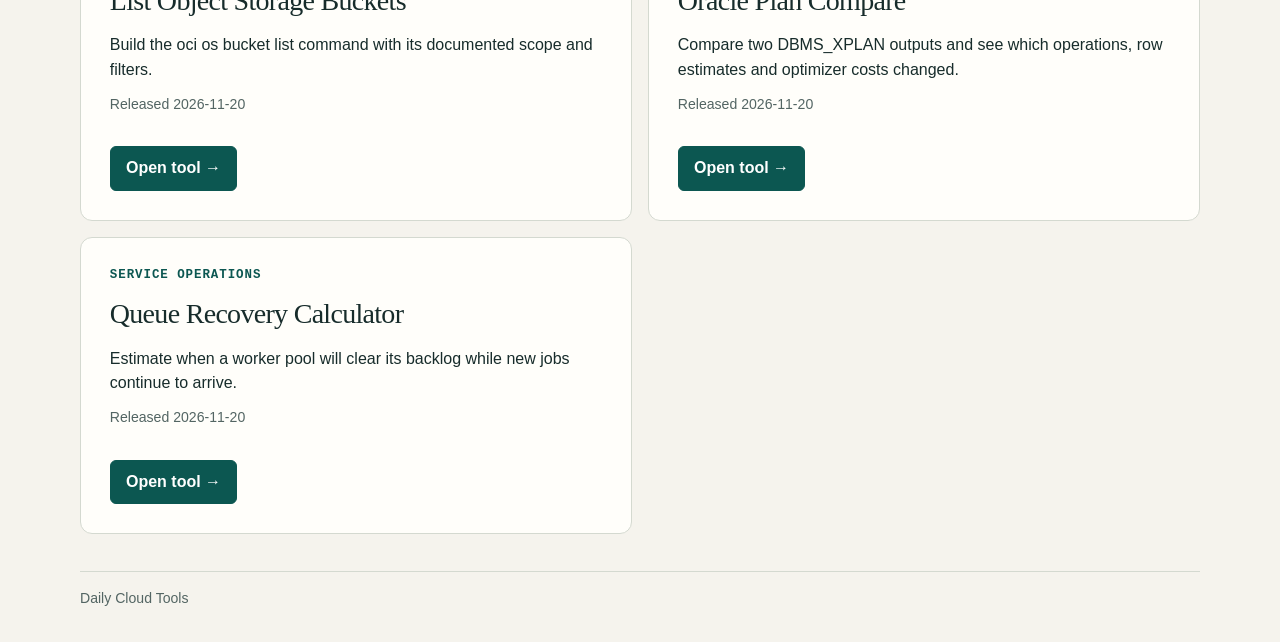
==== commit f6272999: "Publish oci-monitoring-alarm-list" ====
--- a/site/index.html
+++ b/site/index.html
@@ -1,6 +1,7 @@
 <!doctype html>
 <html lang="en"><head><meta charset="utf-8"><meta http-equiv="Content-Security-Policy" content="default-src 'none'; script-src 'self'; style-src 'self'; img-src 'self'; connect-src 'none'; form-action 'none'; base-uri 'none'; object-src 'none'"><meta name="viewport" content="width=device-width,initial-scale=1"><title>Daily Cloud Tools</title><meta name="description" content="Small browser tools for Oracle, cloud operations and software engineering."><link rel="stylesheet" href="style.css"></head>
-<body><header><nav class="nav"><a class="brand" href="./">Daily Cloud Tools</a><a href="https://github.com/lavkeshhhh/daily-cloud-tools">GitHub</a></nav></header><main><h1>Daily Cloud Tools</h1><p class="intro">A collection of browser tools for database and cloud engineers. Open a tool to use it with your own inputs.</p><div class="grid"><article class="panel card"><p class="category">API engineering</p><h2>Retry Deadline Planner</h2><p>Add up attempt timeouts and capped exponential backoff to check whether a retry policy fits its deadline.</p><p class="hint date">Released <time datetime="2026-11-27">2026-11-27</time></p><a class="button primary" href="apps/retry-deadline/" aria-label="Open Retry Deadline Planner">Open tool →</a></article>
+<body><header><nav class="nav"><a class="brand" href="./">Daily Cloud Tools</a><a href="https://github.com/lavkeshhhh/daily-cloud-tools">GitHub</a></nav></header><main><h1>Daily Cloud Tools</h1><p class="intro">A collection of browser tools for database and cloud engineers. Open a tool to use it with your own inputs.</p><div class="grid"><article class="panel card"><p class="category">Oracle Cloud</p><h2>List Monitoring Alarms</h2><p>Build the oci monitoring alarm list command with its documented scope and filters.</p><p class="hint date">Released <time datetime="2026-11-28">2026-11-28</time></p><a class="button primary" href="apps/oci-monitoring-alarm-list/" aria-label="Open List Monitoring Alarms">Open tool →</a></article>
+<article class="panel card"><p class="category">API engineering</p><h2>Retry Deadline Planner</h2><p>Add up attempt timeouts and capped exponential backoff to check whether a retry policy fits its deadline.</p><p class="hint date">Released <time datetime="2026-11-27">2026-11-27</time></p><a class="button primary" href="apps/retry-deadline/" aria-label="Open Retry Deadline Planner">Open tool →</a></article>
 <article class="panel card"><p class="category">Oracle Cloud</p><h2>List File Systems</h2><p>Build the oci fs file-system list command with its documented scope and filters.</p><p class="hint date">Released <time datetime="2026-11-26">2026-11-26</time></p><a class="button primary" href="apps/oci-fs-file-system-list/" aria-label="Open List File Systems">Open tool →</a></article>
 <article class="panel card"><p class="category">Database operations</p><h2>Archive Storage Runway</h2><p>Estimate when archive storage will reach its reserve threshold using observed generation and reclamation rates.</p><p class="hint date">Released <time datetime="2026-11-25">2026-11-25</time></p><a class="button primary" href="apps/archive-runway/" aria-label="Open Archive Storage Runway">Open tool →</a></article>
 <article class="panel card"><p class="category">Oracle Cloud</p><h2>List Block Volume Backups</h2><p>Build the oci bv backup list command with its documented scope and filters.</p><p class="hint date">Released <time datetime="2026-11-24">2026-11-24</time></p><a class="button primary" href="apps/oci-bv-backup-list/" aria-label="Open List Block Volume Backups">Open tool →</a></article>
